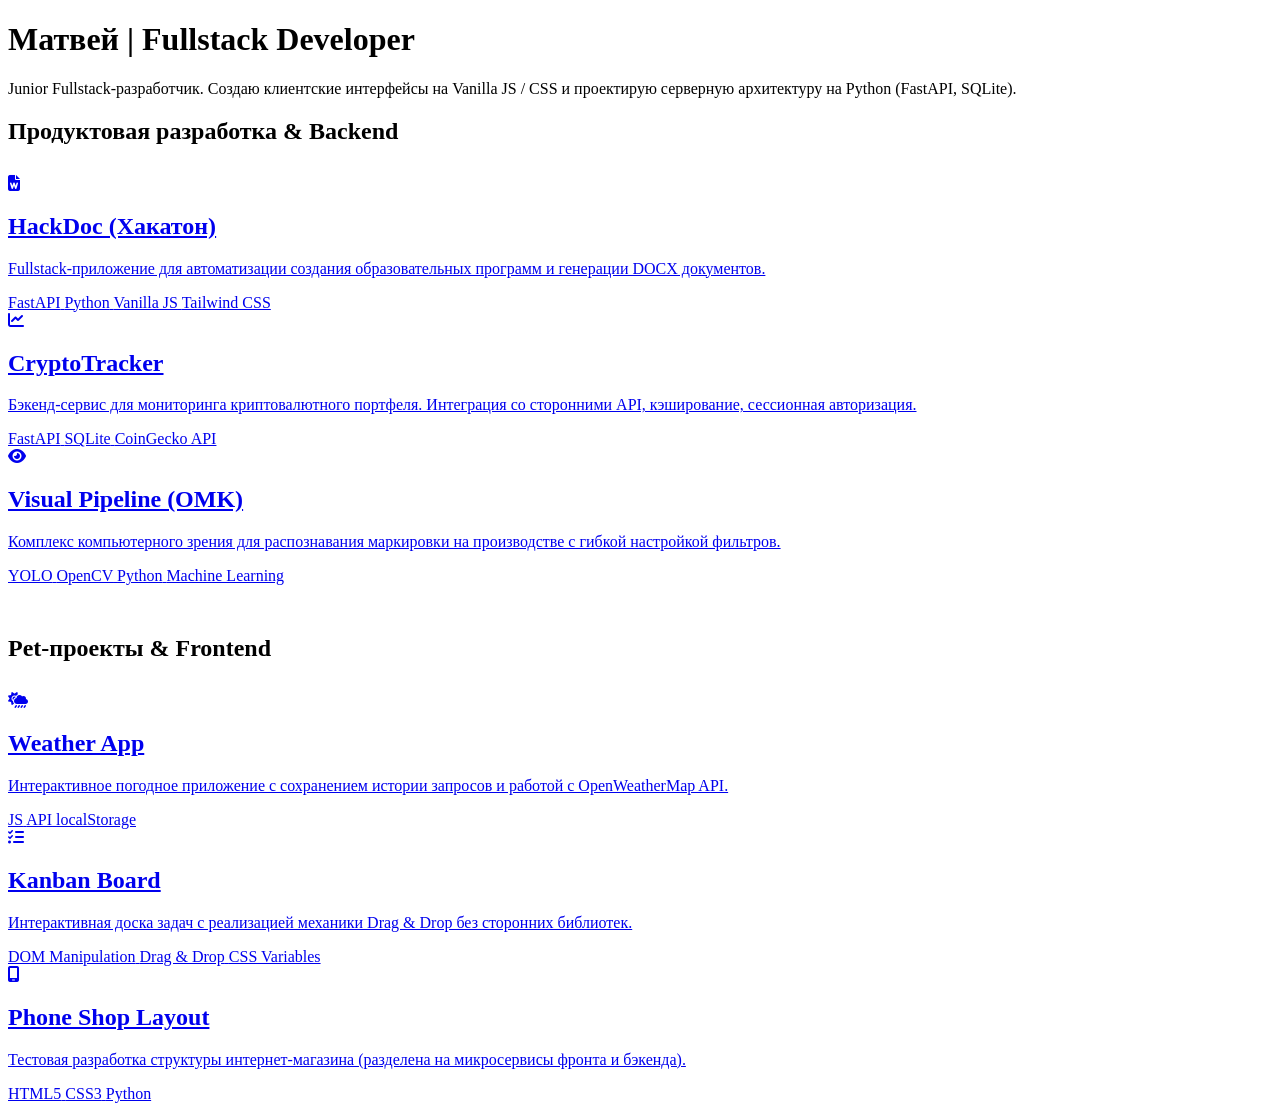
==== index.html @ d475376c "Create index.html" ====
<!DOCTYPE html>
<html lang="ru">
<head>
    <meta charset="UTF-8">
    <meta name="viewport" content="width=device-width, initial-scale=1.0">
    <title>Матвей | Fullstack Developer</title>
    <link rel="stylesheet" href="style.css">
    <link href="https://fonts.googleapis.com/css2?family=Montserrat:wght@400;600;800&display=swap" rel="stylesheet">
    <link rel="stylesheet" href="https://cdnjs.cloudflare.com/ajax/libs/font-awesome/6.5.2/css/all.min.css">
</head>
<body>
    <div class="bg-orb bg-orb-1"></div>
    <div class="bg-orb bg-orb-2"></div>

    <div class="container">
        <header class="header">
            <h1>Матвей <span>|</span> Fullstack Developer</h1>
            <p>Junior Fullstack-разработчик. Создаю клиентские интерфейсы на Vanilla JS / CSS и проектирую серверную архитектуру на Python (FastAPI, SQLite).</p>
        </header>

        <h2 style="margin-bottom: 20px; color: var(--text-primary); border-bottom: 1px solid var(--card-border); padding-bottom: 10px;">Продуктовая разработка & Backend</h2>
        <main class="projects-grid" style="margin-bottom: 50px;">
            
            <a href="https://github.com/binansmatvei051112-afk/Hacaton" target="_blank" class="project-card">
                <div class="card-icon"><i class="fa-solid fa-file-word"></i></div>
                <h2>HackDoc (Хакатон)</h2>
                <p>Fullstack-приложение для автоматизации создания образовательных программ и генерации DOCX документов.</p>
                <div class="tech-stack">
                    <span>FastAPI</span>
                    <span>Python</span>
                    <span>Vanilla JS</span>
                    <span>Tailwind CSS</span>
                </div>
            </a>

            <a href="https://github.com/binansmatvei051112-afk/Backend_Project" target="_blank" class="project-card">
                <div class="card-icon"><i class="fa-solid fa-chart-line"></i></div>
                <h2>CryptoTracker</h2>
                <p>Бэкенд-сервис для мониторинга криптовалютного портфеля. Интеграция со сторонними API, кэширование, сессионная авторизация.</p>
                <div class="tech-stack">
                    <span>FastAPI</span>
                    <span>SQLite</span>
                    <span>CoinGecko API</span>
                </div>
            </a>

            <a href="https://github.com/binansmatvei051112-afk/Project-OMK" target="_blank" class="project-card">
                <div class="card-icon"><i class="fa-solid fa-eye"></i></div>
                <h2>Visual Pipeline (OMK)</h2>
                <p>Комплекс компьютерного зрения для распознавания маркировки на производстве с гибкой настройкой фильтров.</p>
                <div class="tech-stack">
                    <span>YOLO</span>
                    <span>OpenCV</span>
                    <span>Python</span>
                    <span>Machine Learning</span>
                </div>
            </a>
        </main>

        <h2 style="margin-bottom: 20px; color: var(--text-primary); border-bottom: 1px solid var(--card-border); padding-bottom: 10px;">Pet-проекты & Frontend</h2>
        <main class="projects-grid">
            
            <a href="WeatherApp/index.html" class="project-card">
                <div class="card-icon"><i class="fa-solid fa-cloud-sun-rain"></i></div>
                <h2>Weather App</h2>
                <p>Интерактивное погодное приложение с сохранением истории запросов и работой с OpenWeatherMap API.</p>
                <div class="tech-stack">
                    <span>JS</span>
                    <span>API</span>
                    <span>localStorage</span>
                </div>
            </a>

            <a href="Kanban/ToDoList.html" class="project-card">
                <div class="card-icon"><i class="fa-solid fa-list-check"></i></div>
                <h2>Kanban Board</h2>
                <p>Интерактивная доска задач с реализацией механики Drag & Drop без сторонних библиотек.</p>
                <div class="tech-stack">
                    <span>DOM Manipulation</span>
                    <span>Drag & Drop</span>
                    <span>CSS Variables</span>
                </div>
            </a>

            <a href="https://github.com/binansmatvei051112-afk/Phone-shop-frontend" target="_blank" class="project-card">
                <div class="card-icon"><i class="fa-solid fa-mobile-screen"></i></div>
                <h2>Phone Shop Layout</h2>
                <p>Тестовая разработка структуры интернет-магазина (разделена на микросервисы фронта и бэкенда).</p>
                <div class="tech-stack">
                    <span>HTML5</span>
                    <span>CSS3</span>
                    <span>Python</span>
                </div>
            </a>
        </main>
    </div>
</body>
</html>
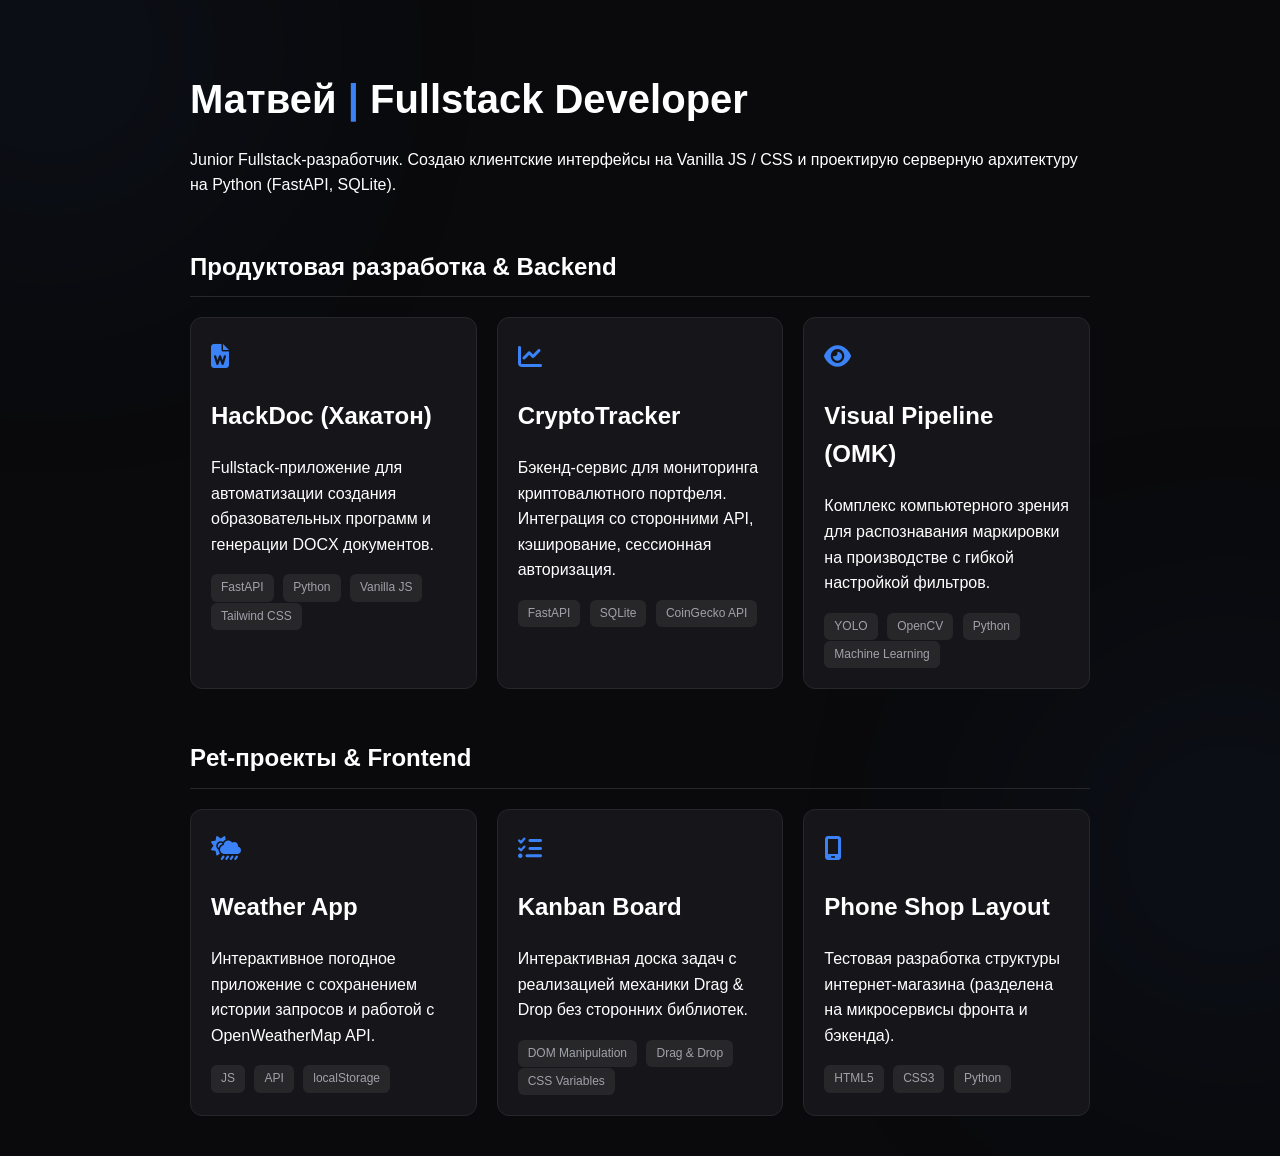
==== commit 646e54d0: "Update index.html" ====
--- a/index.html
+++ b/index.html
@@ -60,7 +60,7 @@
         <h2 style="margin-bottom: 20px; color: var(--text-primary); border-bottom: 1px solid var(--card-border); padding-bottom: 10px;">Pet-проекты & Frontend</h2>
         <main class="projects-grid">
             
-            <a href="WeatherApp/index.html" class="project-card">
+            <a href="https://github.com/binansmatvei051112-afk/Pet-Project/WeatherApp" class="project-card">
                 <div class="card-icon"><i class="fa-solid fa-cloud-sun-rain"></i></div>
                 <h2>Weather App</h2>
                 <p>Интерактивное погодное приложение с сохранением истории запросов и работой с OpenWeatherMap API.</p>
@@ -71,7 +71,7 @@
                 </div>
             </a>
 
-            <a href="Kanban/ToDoList.html" class="project-card">
+            <a href="https://github.com/binansmatvei051112-afk/Pet-Project/ToDoList/" class="project-card">
                 <div class="card-icon"><i class="fa-solid fa-list-check"></i></div>
                 <h2>Kanban Board</h2>
                 <p>Интерактивная доска задач с реализацией механики Drag & Drop без сторонних библиотек.</p>
--- a/style.css
+++ b/style.css
@@ -0,0 +1,69 @@
+:root {
+    --bg-color: #0a0a0c;
+    --card-bg: #16161a;
+    --text-primary: #ffffff;
+    --text-secondary: #a1a1aa;
+    --accent: #3b82f6;
+    --card-border: #27272a;
+}
+
+body {
+    background-color: var(--bg-color);
+    color: var(--text-primary);
+    font-family: 'Montserrat', sans-serif;
+    margin: 0;
+    padding: 0;
+    line-height: 1.6;
+}
+
+.container { max-width: 900px; margin: 0 auto; padding: 40px 20px; }
+
+/* Анимированные сферы на фоне */
+.bg-orb {
+    position: fixed;
+    width: 300px; height: 300px;
+    background: var(--accent);
+    filter: blur(150px);
+    opacity: 0.15;
+    z-index: -1;
+    border-radius: 50%;
+}
+.bg-orb-1 { top: -100px; left: -100px; }
+.bg-orb-2 { bottom: -100px; right: -100px; }
+
+header { margin-bottom: 50px; }
+header h1 { font-size: 2.5rem; margin-bottom: 10px; }
+header span { color: var(--accent); }
+
+.projects-grid {
+    display: grid;
+    grid-template-columns: repeat(auto-fit, minmax(280px, 1fr));
+    gap: 20px;
+}
+
+.project-card {
+    background: var(--card-bg);
+    border: 1px solid var(--card-border);
+    padding: 20px;
+    border-radius: 12px;
+    text-decoration: none;
+    color: inherit;
+    transition: transform 0.2s, border 0.2s;
+}
+
+.project-card:hover {
+    transform: translateY(-5px);
+    border-color: var(--accent);
+}
+
+.card-icon { font-size: 24px; color: var(--accent); margin-bottom: 15px; }
+
+.tech-stack span {
+    display: inline-block;
+    background: #27272a;
+    padding: 4px 10px;
+    border-radius: 6px;
+    font-size: 0.75rem;
+    margin-right: 5px;
+    color: var(--text-secondary);
+}
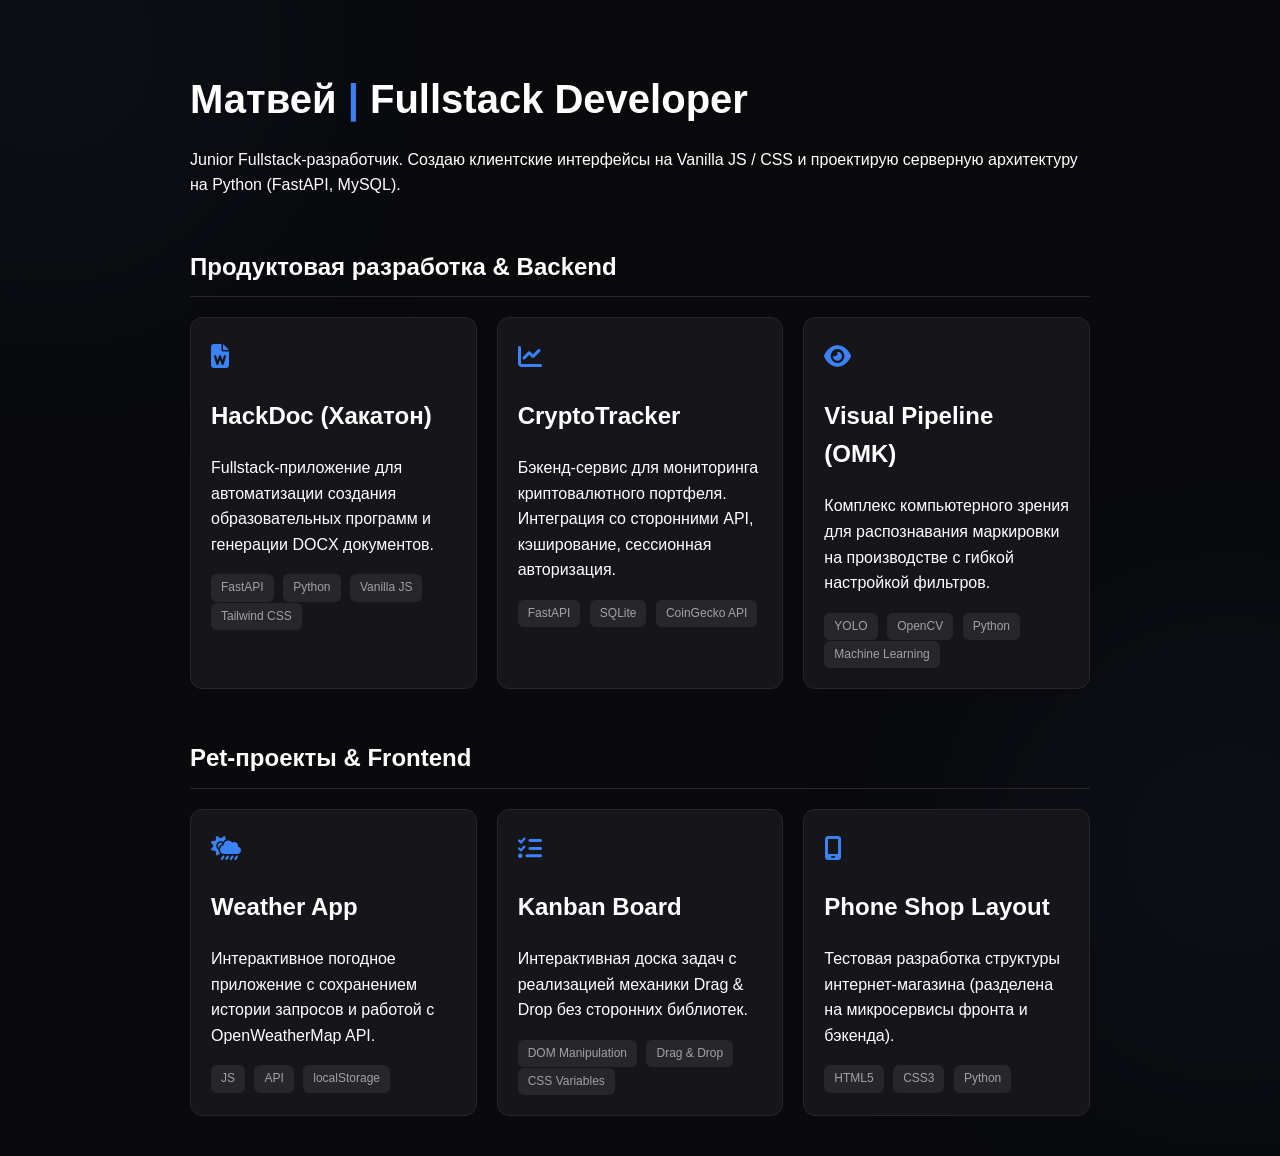
==== commit 9f5dce2e: "Update index.html" ====
--- a/index.html
+++ b/index.html
@@ -15,7 +15,7 @@
     <div class="container">
         <header class="header">
             <h1>Матвей <span>|</span> Fullstack Developer</h1>
-            <p>Junior Fullstack-разработчик. Создаю клиентские интерфейсы на Vanilla JS / CSS и проектирую серверную архитектуру на Python (FastAPI, SQLite).</p>
+            <p>Junior Fullstack-разработчик. Создаю клиентские интерфейсы на Vanilla JS / CSS и проектирую серверную архитектуру на Python (FastAPI, MySQL).</p>
         </header>
 
         <h2 style="margin-bottom: 20px; color: var(--text-primary); border-bottom: 1px solid var(--card-border); padding-bottom: 10px;">Продуктовая разработка & Backend</h2>
@@ -60,7 +60,7 @@
         <h2 style="margin-bottom: 20px; color: var(--text-primary); border-bottom: 1px solid var(--card-border); padding-bottom: 10px;">Pet-проекты & Frontend</h2>
         <main class="projects-grid">
             
-            <a href="https://github.com/binansmatvei051112-afk/Pet-Project/WeatherApp" class="project-card">
+            <a href="https://github.com/binansmatvei051112-afk/Pet-Project/tree/main/Weather_App" class="project-card">
                 <div class="card-icon"><i class="fa-solid fa-cloud-sun-rain"></i></div>
                 <h2>Weather App</h2>
                 <p>Интерактивное погодное приложение с сохранением истории запросов и работой с OpenWeatherMap API.</p>
@@ -71,7 +71,7 @@
                 </div>
             </a>
 
-            <a href="https://github.com/binansmatvei051112-afk/Pet-Project/ToDoList/" class="project-card">
+            <a href="https://github.com/binansmatvei051112-afk/Pet-Project/tree/main/ToDoList/" class="project-card">
                 <div class="card-icon"><i class="fa-solid fa-list-check"></i></div>
                 <h2>Kanban Board</h2>
                 <p>Интерактивная доска задач с реализацией механики Drag & Drop без сторонних библиотек.</p>
